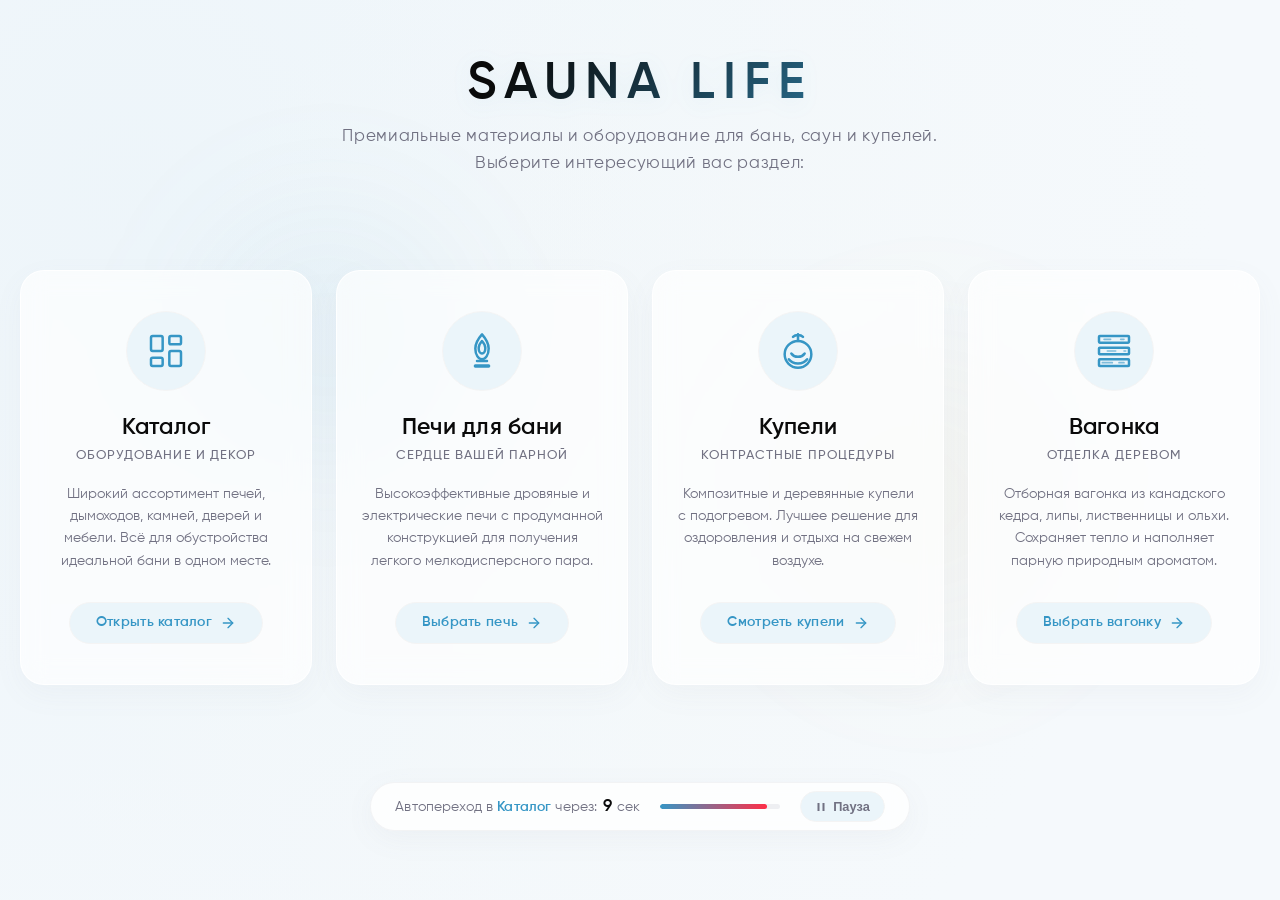
==== index.html @ 128028cd "first" ====
<!doctype html>
<html lang="ru">
  <head>
    <meta charset="UTF-8" />
    <meta name="viewport" content="width=device-width, initial-scale=1.0" />
    <meta name="description" content="Sauna Life — ваш премиальный гид в мир бань, саун и купелей. Выберите интересующий раздел для перехода к каталогу или детальным обзорам." />
    <title>Sauna Life — Выбор раздела</title>
    <!-- Fonts -->
    <link rel="preconnect" href="https://fonts.googleapis.com" />
    <link rel="preconnect" href="https://fonts.gstatic.com" crossorigin />
    <link href="https://fonts.googleapis.com/css2?family=Montserrat:wght@300;400;500;600;700&display=swap" rel="stylesheet" />
    
    <!-- Link to official project design files -->
    <link rel="stylesheet" href="./css/base/variables.css" />
    <link rel="stylesheet" href="./css/base/typography.css" />
    
    <link rel="shortcut icon" href="favicon.ico" type="image/x-icon" />
    <style>
      /* --- PREMIUM BASE STYLES --- */
      * {
        box-sizing: border-box;
        margin: 0;
        padding: 0;
      }
      
      body {
        margin: 0;
        padding: 0;
        font-family: 'Gilroy', 'Montserrat', -apple-system, BlinkMacSystemFont, 'Segoe UI', Roboto, sans-serif;
        background-color: var(--color-bg);
        color: var(--color-dark);
        min-height: 100vh;
        display: flex;
        flex-direction: column;
        justify-content: space-between;
        align-items: center;
        overflow-x: hidden;
        position: relative;
        /* Custom subtle radial gradient overlays matching local brand style */
        background: radial-gradient(circle at 10% 20%, rgba(54, 150, 197, 0.04) 0%, var(--color-bg) 80%),
                    radial-gradient(circle at 90% 80%, rgba(229, 169, 59, 0.04) 0%, var(--color-bg) 80%);
      }

      /* --- AMBIENT GLOW BACKDROP --- */
      .ambient-glow {
        position: absolute;
        top: 0;
        left: 0;
        width: 100%;
        height: 100%;
        overflow: hidden;
        pointer-events: none;
        z-index: 1;
      }
      
      .glow-1 {
        position: absolute;
        top: 15%;
        left: 10%;
        width: 400px;
        height: 400px;
        background: radial-gradient(circle, rgba(54, 150, 197, 0.07) 0%, rgba(255, 255, 255, 0) 70%);
        filter: blur(50px);
        animation: float-slow 24s infinite alternate ease-in-out;
      }
      
      .glow-2 {
        position: absolute;
        bottom: 20%;
        right: 10%;
        width: 450px;
        height: 450px;
        background: radial-gradient(circle, rgba(229, 169, 59, 0.06) 0%, rgba(255, 255, 255, 0) 70%);
        filter: blur(60px);
        animation: float-slow 30s infinite alternate-reverse ease-in-out;
      }
      
      @keyframes float-slow {
        0% { transform: translate(0, 0) scale(1); }
        100% { transform: translate(50px, 30px) scale(1.1); }
      }

      /* --- CONTENT WRAPPER --- */
      .page-wrapper {
        width: 100%;
        display: flex;
        flex-direction: column;
        justify-content: space-between;
        align-items: center;
        min-height: 100vh;
        padding: 40px 20px;
        z-index: 10;
        position: relative;
      }

      /* --- HEADER BRANDING --- */
      .header-brand {
        text-align: center;
        margin-top: 15px;
        margin-bottom: 15px;
        max-width: 800px;
      }
      
      .brand-logo {
        font-size: clamp(2.2rem, 5vw, 3.2rem);
        font-weight: 700;
        letter-spacing: 0.16em;
        text-transform: uppercase;
        margin: 0 0 10px 0;
        background: linear-gradient(135deg, var(--color-dark) 30%, var(--color-blue) 100%);
        -webkit-background-clip: text;
        -webkit-text-fill-color: transparent;
        filter: drop-shadow(0 4px 10px rgba(54, 150, 197, 0.08));
      }
      
      .brand-tagline {
        font-size: clamp(0.95rem, 2vw, 1.05rem);
        font-weight: 400;
        color: var(--color-gray);
        letter-spacing: 0.04em;
        line-height: 1.6;
        max-width: 680px;
        margin: 0 auto;
      }

      /* --- HUB CONTAINER & GRID --- */
      .hub-container {
        width: 100%;
        max-width: 1320px;
        margin: auto 0;
        padding: 20px 0;
      }
      
      .hub-grid {
        display: grid;
        grid-template-columns: repeat(4, 1fr);
        gap: 24px;
        width: 100%;
      }
      
      @media (max-width: 1200px) {
        .hub-grid {
          grid-template-columns: repeat(2, 1fr);
          max-width: 820px;
          margin: 0 auto;
          gap: 20px;
        }
      }
      
      @media (max-width: 640px) {
        .hub-grid {
          grid-template-columns: 1fr;
          max-width: 400px;
          margin: 0 auto;
          gap: 16px;
        }
      }

      /* --- LIGHT GLASSMORPHIC HUB CARD --- */
      .hub-card {
        background: rgba(255, 255, 255, 0.65);
        border: 1px solid rgba(255, 255, 255, 0.85);
        border-radius: 24px;
        padding: 40px 24px;
        text-align: center;
        display: flex;
        flex-direction: column;
        justify-content: space-between;
        align-items: center;
        text-decoration: none;
        color: var(--color-dark);
        transition: all 0.4s cubic-bezier(0.16, 1, 0.3, 1);
        position: relative;
        overflow: hidden;
        box-shadow: 0 10px 30px rgba(113, 113, 130, 0.05);
        backdrop-filter: blur(12px);
      }
      
      .hub-card::before {
        content: '';
        position: absolute;
        top: 0;
        left: 0;
        right: 0;
        bottom: 0;
        background: radial-gradient(circle at top, rgba(54, 150, 197, 0.05) 0%, rgba(54, 150, 197, 0) 70%);
        opacity: 0;
        transition: opacity 0.4s ease;
      }
      
      .hub-card:hover {
        transform: translateY(-8px);
        border-color: rgba(54, 150, 197, 0.3);
        box-shadow: 0 20px 45px rgba(54, 150, 197, 0.1);
        background: #ffffff;
      }
      
      .hub-card:hover::before {
        opacity: 1;
      }
      
      .card-icon-wrap {
        width: 80px;
        height: 80px;
        border-radius: 50%;
        background: var(--color-gray-light);
        border: 1px solid var(--border-color-base-light);
        display: flex;
        justify-content: center;
        align-items: center;
        color: var(--color-blue);
        margin-bottom: 24px;
        transition: all 0.4s cubic-bezier(0.16, 1, 0.3, 1);
        position: relative;
        z-index: 2;
      }
      
      .hub-card:hover .card-icon-wrap {
        background: rgba(54, 150, 197, 0.08);
        border-color: rgba(54, 150, 197, 0.35);
        transform: scale(1.1) rotate(3deg);
        box-shadow: 0 0 20px rgba(54, 150, 197, 0.12);
      }
      
      .card-title {
        font-size: 1.45rem;
        font-weight: 600;
        margin: 0 0 6px 0;
        letter-spacing: 0.01em;
        color: var(--color-dark);
        transition: color 0.3s ease;
        position: relative;
        z-index: 2;
      }
      
      .hub-card:hover .card-title {
        color: var(--color-blue);
      }
      
      .card-subtitle {
        font-size: 0.8rem;
        color: var(--color-gray);
        font-weight: 500;
        text-transform: uppercase;
        letter-spacing: 0.08em;
        margin-bottom: 18px;
        position: relative;
        z-index: 2;
      }
      
      .card-desc {
        font-size: 0.9rem;
        color: var(--color-gray);
        line-height: 1.55;
        margin-bottom: 30px;
        font-weight: 400;
        max-width: 250px;
        transition: color 0.3s ease;
        position: relative;
        z-index: 2;
      }
      
      .hub-card:hover .card-desc {
        color: var(--color-dark);
      }
      
      .card-btn {
        padding: 11px 26px;
        border-radius: 50px;
        background: var(--color-gray-light);
        border: 1px solid var(--border-color-base-light);
        font-size: 0.85rem;
        font-weight: 600;
        letter-spacing: 0.02em;
        color: var(--color-blue);
        transition: all 0.3s ease;
        display: inline-flex;
        align-items: center;
        gap: 8px;
        position: relative;
        z-index: 2;
      }
      
      .card-btn svg {
        transition: transform 0.3s ease;
      }
      
      .hub-card:hover .card-btn {
        background: var(--color-accent);
        border-color: var(--color-accent);
        color: var(--color-light);
        box-shadow: 0 8px 18px rgba(255, 46, 71, 0.28);
      }
      
      .hub-card:hover .card-btn svg {
        transform: translateX(4px);
      }

      /* --- TIMER / DECK SECTION --- */
      .footer-bar {
        width: 100%;
        display: flex;
        flex-direction: column;
        align-items: center;
        gap: 12px;
        margin-top: 20px;
      }
      
      .countdown-box {
        background: rgba(255, 255, 255, 0.8);
        border: 1px solid rgba(113, 113, 130, 0.08);
        border-radius: 60px;
        padding: 8px 24px;
        display: flex;
        align-items: center;
        gap: 20px;
        box-shadow: 0 8px 30px rgba(113, 113, 130, 0.06);
        backdrop-filter: blur(12px);
      }
      
      @media (max-width: 640px) {
        .countdown-box {
          flex-direction: column;
          border-radius: 24px;
          padding: 20px;
          width: 100%;
          max-width: 340px;
          gap: 12px;
          text-align: center;
        }
      }
      
      .countdown-text {
        font-size: 0.9rem;
        color: var(--color-gray);
        font-weight: 400;
        margin: 0;
        letter-spacing: 0.01em;
      }
      
      .countdown-text span {
        color: var(--color-blue);
        font-weight: 600;
      }
      
      .countdown-text strong {
        font-size: 1.05rem;
        color: var(--color-dark);
        margin-left: 2px;
      }
      
      .progress-container {
        width: 120px;
        height: 5px;
        background: rgba(113, 113, 130, 0.1);
        border-radius: 4px;
        overflow: hidden;
      }
      
      .progress-fill {
        height: 100%;
        width: 100%;
        background: linear-gradient(90deg, var(--color-blue), var(--color-accent));
        border-radius: 4px;
        width: 100%;
      }
      
      .control-btn {
        background: var(--color-gray-light);
        border: 1px solid var(--border-color-base-light);
        color: var(--color-gray);
        cursor: pointer;
        display: flex;
        align-items: center;
        justify-content: center;
        gap: 6px;
        font-size: 0.8rem;
        font-weight: 600;
        padding: 7px 14px;
        border-radius: 50px;
        transition: all 0.3s ease;
      }
      
      .control-btn:hover {
        color: var(--color-dark);
        background: #ffffff;
        border-color: rgba(113, 113, 130, 0.2);
      }
      
      .control-btn svg {
        fill: currentColor;
      }
      
      .activity-indicator {
        font-size: 0.8rem;
        color: var(--color-gray);
        margin: 0;
        transition: opacity 0.4s ease, transform 0.4s ease;
        opacity: 0;
        transform: translateY(5px);
        display: flex;
        align-items: center;
        gap: 7px;
        pointer-events: none;
      }
      
      .activity-indicator.show {
        opacity: 1;
        transform: translateY(0);
      }
      
      .pulse-dot {
        width: 6px;
        height: 6px;
        border-radius: 50%;
        background: var(--color-accent);
        box-shadow: 0 0 10px var(--color-accent);
        animation: pulse 1.6s infinite ease-in-out;
      }
      
      @keyframes pulse {
        0% { transform: scale(0.85); opacity: 0.4; }
        50% { transform: scale(1.2); opacity: 1; }
        100% { transform: scale(0.85); opacity: 0.4; }
      }
    </style>
  </head>
  <body>
    <!-- Background visual ambience -->
    <div class="ambient-glow">
      <div class="glow-1"></div>
      <div class="glow-2"></div>
    </div>

    <div class="page-wrapper">
      <!-- HEADER -->
      <header class="header-brand">
        <h1 class="brand-logo" id="brand-title">Sauna Life</h1>
        <p class="brand-tagline">Премиальные материалы и оборудование для бань, саун и купелей. Выберите интересующий вас раздел:</p>
      </header>

      <!-- SELECTION HUB -->
      <main class="hub-container">
        <div class="hub-grid" role="navigation" aria-label="Разделы сайта">
          <!-- CARD 1: CATALOG -->
          <a href="new-catalog.html" class="hub-card" id="card-catalog">
            <div class="card-icon-wrap">
              <!-- Grid SVG Icon -->
              <svg viewBox="0 0 24 24" width="40" height="40" fill="none" stroke="currentColor" stroke-width="1.5" stroke-linecap="round" stroke-linejoin="round">
                <rect x="3" y="3" width="7" height="9" rx="1" />
                <rect x="14" y="3" width="7" height="5" rx="1" />
                <rect x="14" y="12" width="7" height="9" rx="1" />
                <rect x="3" y="16" width="7" height="5" rx="1" />
              </svg>
            </div>
            <h2 class="card-title">Каталог</h2>
            <div class="card-subtitle">Оборудование и декор</div>
            <p class="card-desc">Широкий ассортимент печей, дымоходов, камней, дверей и мебели. Всё для обустройства идеальной бани в одном месте.</p>
            <div class="card-btn">
              <span>Открыть каталог</span>
              <svg viewBox="0 0 24 24" width="16" height="16" fill="none" stroke="currentColor" stroke-width="2" stroke-linecap="round" stroke-linejoin="round">
                <line x1="5" y1="12" x2="19" y2="12"></line>
                <polyline points="12 5 19 12 12 19"></polyline>
              </svg>
            </div>
          </a>

          <!-- CARD 2: BATH STOVES -->
          <a href="new-product-pechi.html" class="hub-card" id="card-pechi">
            <div class="card-icon-wrap">
              <!-- Flame SVG Icon -->
              <svg viewBox="0 0 24 24" width="40" height="40" fill="none" stroke="currentColor" stroke-width="1.5" stroke-linecap="round" stroke-linejoin="round">
                <path d="M12 2c0 0-4 4.5-4 8.5C8 14.5 10 17 12 17s4-2.5 4-6.5C16 6.5 12 2 12 2z" />
                <path d="M12 6c0 0-2 2.25-2 4.25c0 2 1 3.25 2 3.25s2-1.25 2-3.25C14 8.25 12 6 12 6z" />
                <line x1="8" y1="21" x2="16" y2="21" stroke-width="2"></line>
                <line x1="9" y1="18" x2="15" y2="18" stroke-width="1.5"></line>
              </svg>
            </div>
            <h2 class="card-title">Печи для бани</h2>
            <div class="card-subtitle">Сердце вашей парной</div>
            <p class="card-desc">Высокоэффективные дровяные и электрические печи с продуманной конструкцией для получения легкого мелкодисперсного пара.</p>
            <div class="card-btn">
              <span>Выбрать печь</span>
              <svg viewBox="0 0 24 24" width="16" height="16" fill="none" stroke="currentColor" stroke-width="2" stroke-linecap="round" stroke-linejoin="round">
                <line x1="5" y1="12" x2="19" y2="12"></line>
                <polyline points="12 5 19 12 12 19"></polyline>
              </svg>
            </div>
          </a>

          <!-- CARD 3: TUBS / KUPELI -->
          <a href="new-product-kupeli.html" class="hub-card" id="card-kupeli">
            <div class="card-icon-wrap">
              <!-- Tub SVG Icon -->
              <svg viewBox="0 0 24 24" width="40" height="40" fill="none" stroke="currentColor" stroke-width="1.5" stroke-linecap="round" stroke-linejoin="round">
                <path d="M12 22a8 8 0 1 0 0-16 8 8 0 0 0 0 16z" />
                <path d="M12 6V2" />
                <path d="M9 3.5c1.5-1.5 4.5-1.5 6 0" />
                <path d="M8 13.5c1 1.5 3 2 4 2s3-.5 4-2" />
                <path d="M6.5 17c1.5 2 3.5 2.5 5.5 2.5s4-.5 5.5-2.5" />
              </svg>
            </div>
            <h2 class="card-title">Купели</h2>
            <div class="card-subtitle">Контрастные процедуры</div>
            <p class="card-desc">Композитные и деревянные купели с подогревом. Лучшее решение для оздоровления и отдыха на свежем воздухе.</p>
            <div class="card-btn">
              <span>Смотреть купели</span>
              <svg viewBox="0 0 24 24" width="16" height="16" fill="none" stroke="currentColor" stroke-width="2" stroke-linecap="round" stroke-linejoin="round">
                <line x1="5" y1="12" x2="19" y2="12"></line>
                <polyline points="12 5 19 12 12 19"></polyline>
              </svg>
            </div>
          </a>

          <!-- CARD 4: CLADDING / VAGONKA -->
          <a href="new-product-vagonka.html" class="hub-card" id="card-vagonka">
            <div class="card-icon-wrap">
              <!-- Wood Planks SVG Icon -->
              <svg viewBox="0 0 24 24" width="40" height="40" fill="none" stroke="currentColor" stroke-width="1.5" stroke-linecap="round" stroke-linejoin="round">
                <rect x="3" y="3" width="18" height="4" rx="0.5" />
                <rect x="3" y="10" width="18" height="4" rx="0.5" />
                <rect x="3" y="17" width="18" height="4" rx="0.5" />
                <path d="M6 5h4M16 5h2M8 12h5M18 12h1M5 19h6M15 19h3" stroke-width="1" opacity="0.6"/>
              </svg>
            </div>
            <h2 class="card-title">Вагонка</h2>
            <div class="card-subtitle">Отделка деревом</div>
            <p class="card-desc">Отборная вагонка из канадского кедра, липы, лиственницы и ольхи. Сохраняет тепло и наполняет парную природным ароматом.</p>
            <div class="card-btn">
              <span>Выбрать вагонку</span>
              <svg viewBox="0 0 24 24" width="16" height="16" fill="none" stroke="currentColor" stroke-width="2" stroke-linecap="round" stroke-linejoin="round">
                <line x1="5" y1="12" x2="19" y2="12"></line>
                <polyline points="12 5 19 12 12 19"></polyline>
              </svg>
            </div>
          </a>
        </div>
      </main>

      <!-- INTERACTIVE FOOTER TIMER & DECK -->
      <footer class="footer-bar">
        <div class="countdown-box">
          <p class="countdown-text" id="countdown-label">
            Автопереход в <span>Каталог</span> через: <strong id="timer-seconds">10</strong> сек
          </p>
          <div class="progress-container" aria-hidden="true">
            <div class="progress-fill" id="timer-progress"></div>
          </div>
          <button class="control-btn" id="pause-resume-btn" aria-label="Приостановить таймер автоматического перехода">
            <!-- Pause Icon -->
            <svg viewBox="0 0 24 24" width="12" height="12" id="btn-icon">
              <rect x="5" y="4" width="4" height="16"></rect>
              <rect x="15" y="4" width="4" height="16"></rect>
            </svg>
            <span id="btn-text">Пауза</span>
          </button>
        </div>

        <p class="activity-indicator" id="activity-indicator">
          <span class="pulse-dot"></span>
          Действие обнаружено: таймер сброшен
        </p>
      </footer>
    </div>

    <!-- SCRIPT FOR ANIMATION & LOGIC -->
    <script>
      (function() {
        const REDIRECT_URL = 'new-catalog.html';
        const TOTAL_TIME = 10000; // 10 seconds in milliseconds
        const UPDATE_INTERVAL = 40; // 40ms updates for silky smooth animations
        
        let elapsed = 0;
        let isPaused = false;
        let countdownTimer = null;
        let toastTimeout = null;
        let lastActivityTime = Date.now();

        const secondsSpan = document.getElementById('timer-seconds');
        const progressBar = document.getElementById('timer-progress');
        const pauseResumeBtn = document.getElementById('pause-resume-btn');
        const btnIcon = document.getElementById('btn-icon');
        const btnText = document.getElementById('btn-text');
        const activityIndicator = document.getElementById('activity-indicator');

        // Play/Pause Icons HTML
        const pauseIconSvg = `<rect x="5" y="4" width="4" height="16"></rect><rect x="15" y="4" width="4" height="16"></rect>`;
        const playIconSvg = `<path d="M8 5v14l11-7z"></path>`;

        // Start countdown
        function startTimer() {
          countdownTimer = setInterval(() => {
            if (isPaused) return;

            elapsed += UPDATE_INTERVAL;
            
            // Calculate percentage
            const percentage = Math.max(0, 100 - (elapsed / TOTAL_TIME) * 100);
            progressBar.style.width = percentage + '%';

            // Calculate seconds remaining (ceil to avoid showing 0 early)
            const secondsLeft = Math.ceil((TOTAL_TIME - elapsed) / 1000);
            secondsSpan.textContent = Math.max(0, secondsLeft);

            // Redirect when elapsed reaches limit
            if (elapsed >= TOTAL_TIME) {
              clearInterval(countdownTimer);
              window.location.href = REDIRECT_URL;
            }
          }, UPDATE_INTERVAL);
        }

        // Reset the countdown timer
        function resetTimer() {
          elapsed = 0;
          progressBar.style.width = '100%';
          secondsSpan.textContent = '10';
        }

        // Toggle pause/resume states
        function togglePause() {
          isPaused = !isPaused;
          if (isPaused) {
            btnIcon.innerHTML = playIconSvg;
            btnText.textContent = 'Старт';
            pauseResumeBtn.setAttribute('aria-label', 'Запустить таймер автоматического перехода');
          } else {
            btnIcon.innerHTML = pauseIconSvg;
            btnText.textContent = 'Пауза';
            pauseResumeBtn.setAttribute('aria-label', 'Приостановить таймер автоматического перехода');
            // Instantly reset timer on resume to give user fair 10s
            resetTimer();
          }
        }

        // Show a elegant micro-notification when activity is detected and resets the timer
        function showActivityToast() {
          activityIndicator.classList.add('show');
          clearTimeout(toastTimeout);
          toastTimeout = setTimeout(() => {
            activityIndicator.classList.remove('show');
          }, 1800);
        }

        // Handle activity detection (resets timer if active)
        function handleUserActivity() {
          const now = Date.now();
          // Throttle action to prevent continuous triggers (min 300ms intervals)
          if (now - lastActivityTime > 300) {
            lastActivityTime = now;
            if (!isPaused && elapsed > 200) { // Only reset if timer has actually started ticking
              resetTimer();
              showActivityToast();
            }
          }
        }

        // Register event listeners for inactivity tracking
        const activityEvents = ['mousemove', 'mousedown', 'keypress', 'scroll', 'touchstart'];
        activityEvents.forEach(eventName => {
          window.addEventListener(eventName, handleUserActivity, { passive: true });
        });

        // Click handler for manual Pause/Resume
        pauseResumeBtn.addEventListener('click', (e) => {
          e.preventDefault();
          togglePause();
        });

        // Keydown keyboard shortcuts (Space to Pause, R to Reset)
        window.addEventListener('keydown', (e) => {
          if (e.code === 'Space') {
            e.preventDefault();
            togglePause();
          } else if (e.code === 'KeyR' || e.code === 'KeyК') { // Handles both EN 'R' and RU 'К'
            e.preventDefault();
            if (!isPaused) {
              resetTimer();
              showActivityToast();
            }
          }
        });

        // Initialize on load
        startTimer();
      })();
    </script>
  </body>
</html>
---- css/base/variables.css ----
/*
 * Назначение файла: CSS переменные (цвета, тени, отступы, сетка)
 */

:root {
  --color-dark: #0a0a0a;
  --color-light: #ffffff;
  --color-bg: #f5f9fc;
  --color-accent: #ff2e47;
  --color-accent-hover: #e6233b;
  --color-star: #ffa500;
  --color-star-hover: #ffc14d;
  --color-gray: #717182;
  --color-gray-light: #ebf5fa;
  --color-gray-lighter: #f9fafb;
  --color-blue: #3696c5;
  --color-blue-hover: #27779e;

  --badge-green: #00c950;
  --badge-purple: #8f36c5;
  --badge-orange: #ff7d45;
  --badge-red: #e62d43;

  --shadow-soft: 0 4px 20px rgba(0, 0, 0, 0.06);
  --radius-base: 8px;
  --gap-base: 16px;
  --border-color-base: #e3e3e6;
  --border-color-base-light: #F4F4F4;
  --border-base: 1px solid var(--border-color-base);
  --border-base-light: 1px solid var(--border-color-base-light);
}
---- css/base/typography.css ----
/*
 * Назначение файла: Базовая типографика
 */

@font-face {
  font-family: "Gilroy";
  src:
    url("../../assets/fonts/Gilroy/Gilroy-Regular.woff2") format("woff2"),
    url("../../assets/fonts/Gilroy/Gilroy-Regular.woff") format("woff"),
    url("../../assets/fonts/Gilroy/Gilroy-Regular.ttf") format("truetype");
  font-weight: 400;
  font-style: normal;
  font-display: swap;
}

@font-face {
  font-family: "Gilroy";
  src:
    url("../../assets/fonts/Gilroy/Gilroy-Medium.woff2") format("woff2"),
    url("../../assets/fonts/Gilroy/Gilroy-Medium.woff") format("woff"),
    url("../../assets/fonts/Gilroy/Gilroy-Medium.ttf") format("truetype");
  font-weight: 500;
  font-style: normal;
  font-display: swap;
}

@font-face {
  font-family: "Gilroy";
  src:
    url("../../assets/fonts/Gilroy/Gilroy-SemiBold.woff2") format("woff2"),
    url("../../assets/fonts/Gilroy/Gilroy-SemiBold.woff") format("woff"),
    url("../../assets/fonts/Gilroy/Gilroy-SemiBold.ttf") format("truetype");
  font-weight: 600;
  font-style: normal;
  font-display: swap;
}

/* Fallback for 700 if someone uses it */
@font-face {
  font-family: "Gilroy";
  src:
    url("../../assets/fonts/Gilroy/Gilroy-SemiBold.woff2") format("woff2"),
    url("../../assets/fonts/Gilroy/Gilroy-SemiBold.woff") format("woff"),
    url("../../assets/fonts/Gilroy/Gilroy-SemiBold.ttf") format("truetype");
  font-weight: 700;
  font-style: normal;
  font-display: swap;
}

body {
  font-family: "Gilroy", sans-serif;
  font-size: 14px;
  line-height: 1.3;
}

h1,
h2,
h3,
h4,
h5,
h6 {
  line-height: 1.15;
}

h2 {
  font-size: 32px;
}

h3 {
  font-size: 24px;
}

h4 {
  font-size: 18px;
}

/* Стили заголовка страницы */
.page-header {
  margin-bottom: 24px;
  display: flex;
  justify-content: space-between;
  align-items: baseline;
  flex-wrap: wrap;
  gap: 16px;
}

@media (max-width: 767px) {
  .page-header {
    margin-bottom: 16px;
    flex-direction: column;
    align-items: flex-start;
    gap: 8px;
  }
}

.page-header__code {
  /* color: var(--color-gray); */
  font-size: 12px;
  font-weight: 400;
}

.page-header__code-label {
  font-weight: 600;
  color: var(--color-dark);
}

.page-header__code-value {
  position: relative;
  display: inline-block;
  color: var(--color-blue);
  font-weight: 700;
  cursor: pointer;
  transition:
    color 0.2s ease,
    border-color 0.2s ease;
  padding: 0 4px;
}

.page-header__code-value:hover {
  color: var(--color-blue-hover);
  border-bottom-color: var(--color-blue-hover);
}

/* .page-header__code-manager {} */

/* Всплывашка уведомления о копировании */
.page-header__code-tooltip {
  position: absolute;
  bottom: 130%;
  left: 50%;
  transform: translateX(-50%) translateY(8px);
  background: var(--color-dark);
  color: var(--color-light);
  font-size: 11px;
  font-weight: 500;
  padding: 4px 8px;
  border-radius: 4px;
  white-space: nowrap;
  box-shadow: 0 4px 10px rgba(0, 0, 0, 0.15);
  opacity: 0;
  pointer-events: none;
  transition:
    opacity 0.2s ease,
    transform 0.2s ease;
  z-index: 100;
}

.page-header__code-tooltip::after {
  content: "";
  position: absolute;
  top: 100%;
  left: 50%;
  transform: translateX(-50%);
  border-width: 4px;
  border-style: solid;
  border-color: var(--color-dark) transparent transparent transparent;
}

.page-header__code-tooltip.is-visible {
  opacity: 1;
  transform: translateX(-50%) translateY(-2px);
}

.page-header__title {
  font-size: 28px;
  font-weight: 700;
  color: var(--color-dark);
  margin: 0;
  display: flex;
  align-items: center;
  gap: 12px;
}

/* @media (max-width: 1023px) {
  .page-header__title {
    font-size: 24px;
  }
} */

.page-header__count {
  flex-shrink: 0;
  font-size: 16px;
  font-weight: 400;
  color: var(--color-gray);
  margin-top: 8px; /* Выравнивание счетчика по базовой линии, если нужно */
}

@media (max-width: 1023px) {
  .page-header__count {
    font-size: 14px;
  }
  .page-header {
    gap: 8px;
    margin-bottom: 20px;
  }
}

@media (max-width: 767px) {
  .page-header__title {
    font-size: 24px;
  }
}

@media (max-width: 479px) {
  .page-header__count {
    font-size: 12px;
  }
}
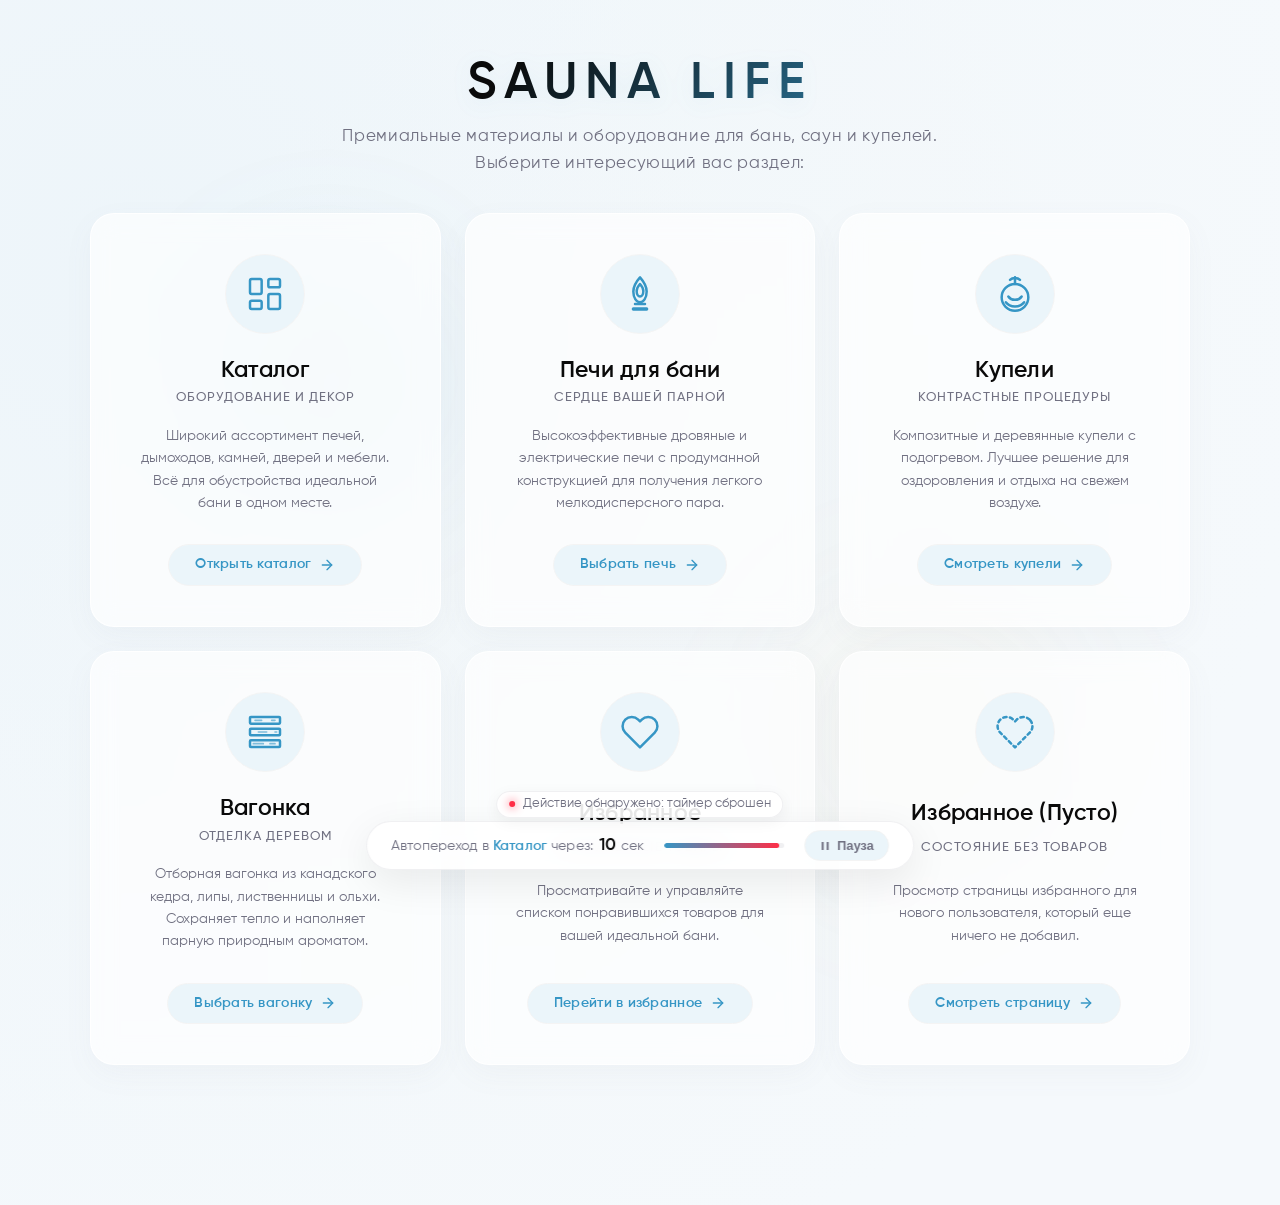
==== commit ab0edaf1: "fix index.html" ====
--- a/index.html
+++ b/index.html
@@ -88,7 +88,7 @@
         justify-content: space-between;
         align-items: center;
         min-height: 100vh;
-        padding: 40px 20px;
+        padding: 40px 20px 120px 20px;
         z-index: 10;
         position: relative;
       }
@@ -126,22 +126,22 @@
       /* --- HUB CONTAINER & GRID --- */
       .hub-container {
         width: 100%;
-        max-width: 1320px;
+        max-width: 1100px;
         margin: auto 0;
         padding: 20px 0;
       }
       
       .hub-grid {
         display: grid;
-        grid-template-columns: repeat(4, 1fr);
+        grid-template-columns: repeat(3, 1fr);
         gap: 24px;
         width: 100%;
       }
       
-      @media (max-width: 1200px) {
+      @media (max-width: 1023px) {
         .hub-grid {
           grid-template-columns: repeat(2, 1fr);
-          max-width: 820px;
+          max-width: 720px;
           margin: 0 auto;
           gap: 20px;
         }
@@ -298,35 +298,48 @@
 
       /* --- TIMER / DECK SECTION --- */
       .footer-bar {
-        width: 100%;
+        position: fixed;
+        bottom: 30px;
+        left: 50%;
+        transform: translateX(-50%);
         display: flex;
         flex-direction: column;
         align-items: center;
-        gap: 12px;
-        margin-top: 20px;
+        z-index: 100;
+        pointer-events: none;
       }
       
       .countdown-box {
-        background: rgba(255, 255, 255, 0.8);
-        border: 1px solid rgba(113, 113, 130, 0.08);
+        pointer-events: auto;
+        background: rgba(255, 255, 255, 0.85);
+        border: 1px solid rgba(113, 113, 130, 0.1);
         border-radius: 60px;
         padding: 8px 24px;
         display: flex;
         align-items: center;
         gap: 20px;
-        box-shadow: 0 8px 30px rgba(113, 113, 130, 0.06);
+        box-shadow: 0 12px 40px rgba(0, 0, 0, 0.08);
         backdrop-filter: blur(12px);
+        transition: transform 0.3s ease;
       }
       
       @media (max-width: 640px) {
+        .footer-bar {
+          bottom: 20px;
+          width: 100%;
+          padding: 0 20px;
+        }
         .countdown-box {
-          flex-direction: column;
-          border-radius: 24px;
-          padding: 20px;
+          padding: 8px 16px;
+          gap: 12px;
           width: 100%;
-          max-width: 340px;
-          gap: 12px;
-          text-align: center;
+          justify-content: center;
+        }
+        .progress-container {
+          display: none;
+        }
+        .countdown-text {
+          font-size: 0.85rem;
         }
       }
       
@@ -392,23 +405,35 @@
       }
       
       .activity-indicator {
+        position: absolute;
+        top: -30px;
         font-size: 0.8rem;
         color: var(--color-gray);
+        background: rgba(255, 255, 255, 0.9);
+        padding: 4px 12px;
+        border-radius: 20px;
+        border: 1px solid rgba(113, 113, 130, 0.1);
         margin: 0;
-        transition: opacity 0.4s ease, transform 0.4s ease;
+        transition: opacity 0.5s ease, transform 0.5s cubic-bezier(0.16, 1, 0.3, 1);
         opacity: 0;
-        transform: translateY(5px);
+        transform: translateY(15px); /* starts lower */
         display: flex;
         align-items: center;
         gap: 7px;
         pointer-events: none;
+        box-shadow: 0 4px 15px rgba(0,0,0,0.05);
       }
       
       .activity-indicator.show {
         opacity: 1;
-        transform: translateY(0);
-      }
-      
+        transform: translateY(0); /* settles in place */
+      }
+      
+      .activity-indicator.hide-up {
+        opacity: 0;
+        transform: translateY(-15px); /* floats up and away */
+      }
+
       .pulse-dot {
         width: 6px;
         height: 6px;
@@ -528,6 +553,46 @@
             <p class="card-desc">Отборная вагонка из канадского кедра, липы, лиственницы и ольхи. Сохраняет тепло и наполняет парную природным ароматом.</p>
             <div class="card-btn">
               <span>Выбрать вагонку</span>
+              <svg viewBox="0 0 24 24" width="16" height="16" fill="none" stroke="currentColor" stroke-width="2" stroke-linecap="round" stroke-linejoin="round">
+                <line x1="5" y1="12" x2="19" y2="12"></line>
+                <polyline points="12 5 19 12 12 19"></polyline>
+              </svg>
+            </div>
+          </a>
+
+          <!-- CARD 5: WISHLIST -->
+          <a href="wishlist.html" class="hub-card" id="card-wishlist">
+            <div class="card-icon-wrap">
+              <!-- Heart SVG Icon -->
+              <svg viewBox="0 0 24 24" width="40" height="40" fill="none" stroke="currentColor" stroke-width="1.5" stroke-linecap="round" stroke-linejoin="round">
+                <path d="M20.84 4.61a5.5 5.5 0 0 0-7.78 0L12 5.67l-1.06-1.06a5.5 5.5 0 0 0-7.78 7.78l1.06 1.06L12 21.23l7.78-7.78 1.06-1.06a5.5 5.5 0 0 0 0-7.78z"></path>
+              </svg>
+            </div>
+            <h2 class="card-title">Избранное</h2>
+            <div class="card-subtitle">Сохраненные товары</div>
+            <p class="card-desc">Просматривайте и управляйте списком понравившихся товаров для вашей идеальной бани.</p>
+            <div class="card-btn">
+              <span>Перейти в избранное</span>
+              <svg viewBox="0 0 24 24" width="16" height="16" fill="none" stroke="currentColor" stroke-width="2" stroke-linecap="round" stroke-linejoin="round">
+                <line x1="5" y1="12" x2="19" y2="12"></line>
+                <polyline points="12 5 19 12 12 19"></polyline>
+              </svg>
+            </div>
+          </a>
+
+          <!-- CARD 6: WISHLIST EMPTY -->
+          <a href="wishlist-empty.html" class="hub-card" id="card-wishlist-empty">
+            <div class="card-icon-wrap">
+              <!-- Outline Heart SVG Icon -->
+              <svg viewBox="0 0 24 24" width="40" height="40" fill="none" stroke="currentColor" stroke-width="1.5" stroke-linecap="round" stroke-linejoin="round">
+                <path d="M20.84 4.61a5.5 5.5 0 0 0-7.78 0L12 5.67l-1.06-1.06a5.5 5.5 0 0 0-7.78 7.78l1.06 1.06L12 21.23l7.78-7.78 1.06-1.06a5.5 5.5 0 0 0 0-7.78z" stroke-dasharray="2 2"></path>
+              </svg>
+            </div>
+            <h2 class="card-title">Избранное (Пусто)</h2>
+            <div class="card-subtitle">Состояние без товаров</div>
+            <p class="card-desc">Просмотр страницы избранного для нового пользователя, который еще ничего не добавил.</p>
+            <div class="card-btn">
+              <span>Смотреть страницу</span>
               <svg viewBox="0 0 24 24" width="16" height="16" fill="none" stroke="currentColor" stroke-width="2" stroke-linecap="round" stroke-linejoin="round">
                 <line x1="5" y1="12" x2="19" y2="12"></line>
                 <polyline points="12 5 19 12 12 19"></polyline>
@@ -635,10 +700,16 @@
 
         // Show a elegant micro-notification when activity is detected and resets the timer
         function showActivityToast() {
+          activityIndicator.classList.remove('hide-up');
           activityIndicator.classList.add('show');
           clearTimeout(toastTimeout);
           toastTimeout = setTimeout(() => {
             activityIndicator.classList.remove('show');
+            activityIndicator.classList.add('hide-up');
+            // reset transform class after animation finishes
+            setTimeout(() => {
+              activityIndicator.classList.remove('hide-up');
+            }, 500);
           }, 1800);
         }
 
